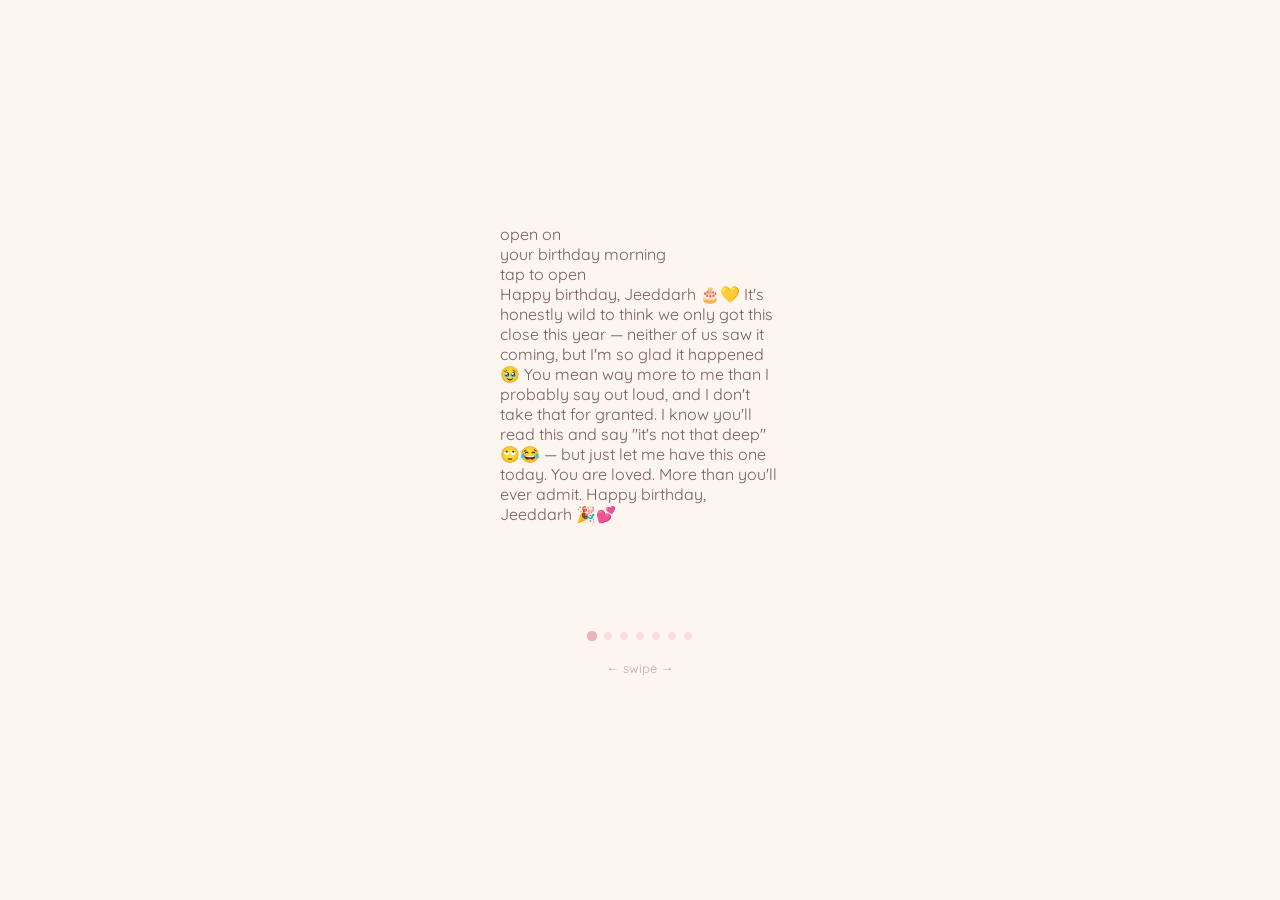
==== deck.html @ 31c7217d "Add birthday site files: HTML, CSS, and JavaScript" ====
<!DOCTYPE html>
<html lang="en">
<head>
  <meta charset="UTF-8" />
  <meta name="viewport" content="width=device-width, initial-scale=1.0" />
  <title>Jeeddarh's Cards</title>
  <link rel="preconnect" href="https://fonts.googleapis.com" />
  <link rel="preconnect" href="https://fonts.gstatic.com" crossorigin />
  <link
    href="https://fonts.googleapis.com/css2?family=Caveat:wght@600;700&family=Quicksand:wght@400;500;600&display=swap"
    rel="stylesheet"
  />
  <link rel="stylesheet" href="style.css" />
  <link rel="stylesheet" href="card.css" />
  <link rel="stylesheet" href="deck.css" />
</head>
<body class="deck-body">

  <div class="deck-wrapper">

    <div class="card-stage" id="cardStage">

      <!-- Card 1 -->
      <div class="card" data-index="0">
        <div class="card-inner">
          <div class="card-face card-front">
            <p class="card-label">open on</p>
            <p class="card-title">your birthday morning</p>
            <p class="tap-hint">tap to open</p>
          </div>
          <div class="card-face card-back">
            <p class="card-message">Happy birthday, Jeeddarh 🎂💛 It's honestly wild to think we only got this close this year — neither of us saw it coming, but I'm so glad it happened 🥹 You mean way more to me than I probably say out loud, and I don't take that for granted. I know you'll read this and say "it's not that deep" 🙄😂 — but just let me have this one today. You are loved. More than you'll ever admit. Happy birthday, Jeeddarh 🎉💕</p>
          </div>
        </div>
      </div>

      <!-- Card 2 -->
      <div class="card" data-index="1">
        <div class="card-inner">
          <div class="card-face card-front">
            <p class="card-label">open when</p>
            <p class="card-title">you're stressed about school</p>
            <p class="tap-hint">tap to open</p>
          </div>
          <div class="card-face card-back">
            <p class="card-message">Hey Jeeddarh 📚 I know school's been a lot lately, and it's easy to let the stress take over. But remember — we don't live life based on feelings. Feelings come and go, but you keep showing up anyway, and that's what actually matters. You're capable of way more than this stress is telling you right now. Breathe, keep going, you've got this 💪</p>
          </div>
        </div>
      </div>

      <!-- Card 3 -->
      <div class="card" data-index="2">
        <div class="card-inner">
          <div class="card-face card-front">
            <p class="card-label">open when</p>
            <p class="card-title">you miss me</p>
            <p class="tap-hint">tap to open</p>
          </div>
          <div class="card-face card-back">
            <p class="card-message">Oh look, you actually tapped this one 👀 Don't lie, I know you miss me — you just have main character energy about denying it 😂 But honestly? I miss you more than I probably show. You've become someone I genuinely can't imagine not having around, and I'm grateful for that every single day. 🤍</p>
          </div>
        </div>
      </div>

      <!-- Card 4 -->
      <div class="card" data-index="3">
        <div class="card-inner">
          <div class="card-face card-front">
            <p class="card-label">open when</p>
            <p class="card-title">you miss home</p>
            <p class="tap-hint">tap to open</p>
          </div>
          <div class="card-face card-back">
            <p class="card-message">Homesickness hits different sometimes, huh? 🏡 I know being away isn't always easy, and some days it feels heavier than others. But home isn't just a place — it's people too, and you've got people who care about you no matter how far you are. Hang in there, you're doing better than you think. 🤍</p>
          </div>
        </div>
      </div>

      <!-- Card 5 -->
      <div class="card" data-index="4">
        <div class="card-inner">
          <div class="card-face card-front">
            <p class="card-label">open when</p>
            <p class="card-title">you need a laugh</p>
            <p class="tap-hint">tap to open</p>
          </div>
          <div class="card-face card-back">
            <p class="card-message">Okay this one's just for vibes 😂 Remember that time we argued over "it's not that deep"? Yeah. Iconic. Anyway — go do something that makes you laugh right now. You deserve to smile today, no reason needed. 🎉</p>
          </div>
        </div>
      </div>

      <!-- Card 6 -->
      <div class="card" data-index="5">
        <div class="card-inner">
          <div class="card-face card-front">
            <p class="card-label">open when</p>
            <p class="card-title">you forget how loved you are</p>
            <p class="tap-hint">tap to open</p>
          </div>
          <div class="card-face card-back">
            <p class="card-message">Hey. Stop whatever you're doing for a second. 🫶 You are loved — especially by me. I see you, I appreciate you, and I'm genuinely better for having you in my life. If today's one of those days you forget that, let this be your reminder. You matter, more than you know.</p>
          </div>
        </div>
      </div>

      <!-- Card 7 -->
      <div class="card" data-index="6">
        <div class="card-inner">
          <div class="card-face card-front">
            <p class="card-label">open when</p>
            <p class="card-title">you want to see something pretty</p>
            <p class="tap-hint">tap to open</p>
          </div>
          <div class="card-face card-back">
            <p class="card-message">You. That's it, that's the card. 😌✨<br /><br />(also — go check your gallery, I left something for you there too)</p>
          </div>
        </div>
      </div>

    </div>

    <!-- Progress dots -->
    <div class="dots" id="dots">
      <span class="dot active" data-dot="0"></span>
      <span class="dot" data-dot="1"></span>
      <span class="dot" data-dot="2"></span>
      <span class="dot" data-dot="3"></span>
      <span class="dot" data-dot="4"></span>
      <span class="dot" data-dot="5"></span>
      <span class="dot" data-dot="6"></span>
    </div>

    <p class="swipe-hint">← swipe →</p>

  </div>

  <script src="deck.js"></script>
</body>
</html>
---- style.css ----
/* ---- Reset ---- */
* {
  margin: 0;
  padding: 0;
  box-sizing: border-box;
}

body {
  font-family: 'Quicksand', sans-serif;
  background-color: #FDF6F0;
  color: #7A5C61;
  min-height: 100vh;
  display: flex;
  align-items: center;
  justify-content: center;
  overflow-x: hidden;
}

/* ---- Landing screen ---- */
.landing {
  width: 100%;
  max-width: 420px;
  min-height: 100vh;
  display: flex;
  flex-direction: column;
  align-items: center;
  justify-content: center;
  text-align: center;
  padding: 32px 24px;
  background: radial-gradient(circle at 50% 20%, #F4C6D3 0%, #FDF6F0 60%);
}

.eyebrow {
  font-size: 0.95rem;
  color: #B98A90;
  margin-bottom: 4px;
}

.name {
  font-family: 'Caveat', cursive;
  font-size: 4.2rem;
  line-height: 1;
  color: #E8B4B8;
  text-shadow: 1px 1px 0px #FFFFFF;
}

.subtext {
  margin-top: 18px;
  font-size: 1rem;
  line-height: 1.5;
  color: #7A5C61;
}

.begin-btn {
  margin-top: 48px;
  padding: 14px 36px;
  border: none;
  border-radius: 999px;
  background-color: #E8B4B8;
  color: #FFFFFF;
  font-family: 'Quicksand', sans-serif;
  font-weight: 600;
  font-size: 1rem;
  letter-spacing: 0.3px;
  cursor: pointer;
  box-shadow: 0 6px 14px rgba(232, 180, 184, 0.4);
  transition: transform 0.15s ease, box-shadow 0.15s ease;
}

.begin-btn:active {
  transform: scale(0.96);
  box-shadow: 0 3px 8px rgba(232, 180, 184, 0.4);
}

.begin-btn:focus-visible {
  outline: 2px solid #7A5C61;
  outline-offset: 3px;
}
---- deck.css ----
.deck-body {
  min-height: 100vh;
  display: flex;
  align-items: center;
  justify-content: center;
  background-color: #FDF6F0;
  overflow: hidden;
}

.deck-wrapper {
  width: 100%;
  max-width: 420px;
  display: flex;
  flex-direction: column;
  align-items: center;
  padding: 24px;
}

/* Stage holds all cards stacked; only the active one shows */
.card-stage {
  position: relative;
  width: 280px;
  height: 380px;
}

.card-stage .card {
  position: absolute;
  top: 0;
  left: 0;
  opacity: 0;
  pointer-events: none;
  transition: opacity 0.3s ease, transform 0.3s ease;
}

.card-stage .card.active {
  opacity: 1;
  pointer-events: auto;
}

.card-stage .card.slide-left {
  transform: translateX(-40px);
}

.card-stage .card.slide-right {
  transform: translateX(40px);
}

/* Progress dots */
.dots {
  display: flex;
  gap: 8px;
  margin-top: 28px;
}

.dot {
  width: 8px;
  height: 8px;
  border-radius: 50%;
  background-color: #F4C6D3;
  opacity: 0.5;
  transition: opacity 0.2s ease, transform 0.2s ease;
}

.dot.active {
  opacity: 1;
  transform: scale(1.3);
  background-color: #E8B4B8;
}

.swipe-hint {
  margin-top: 20px;
  font-size: 0.8rem;
  color: #C9A6AB;
}
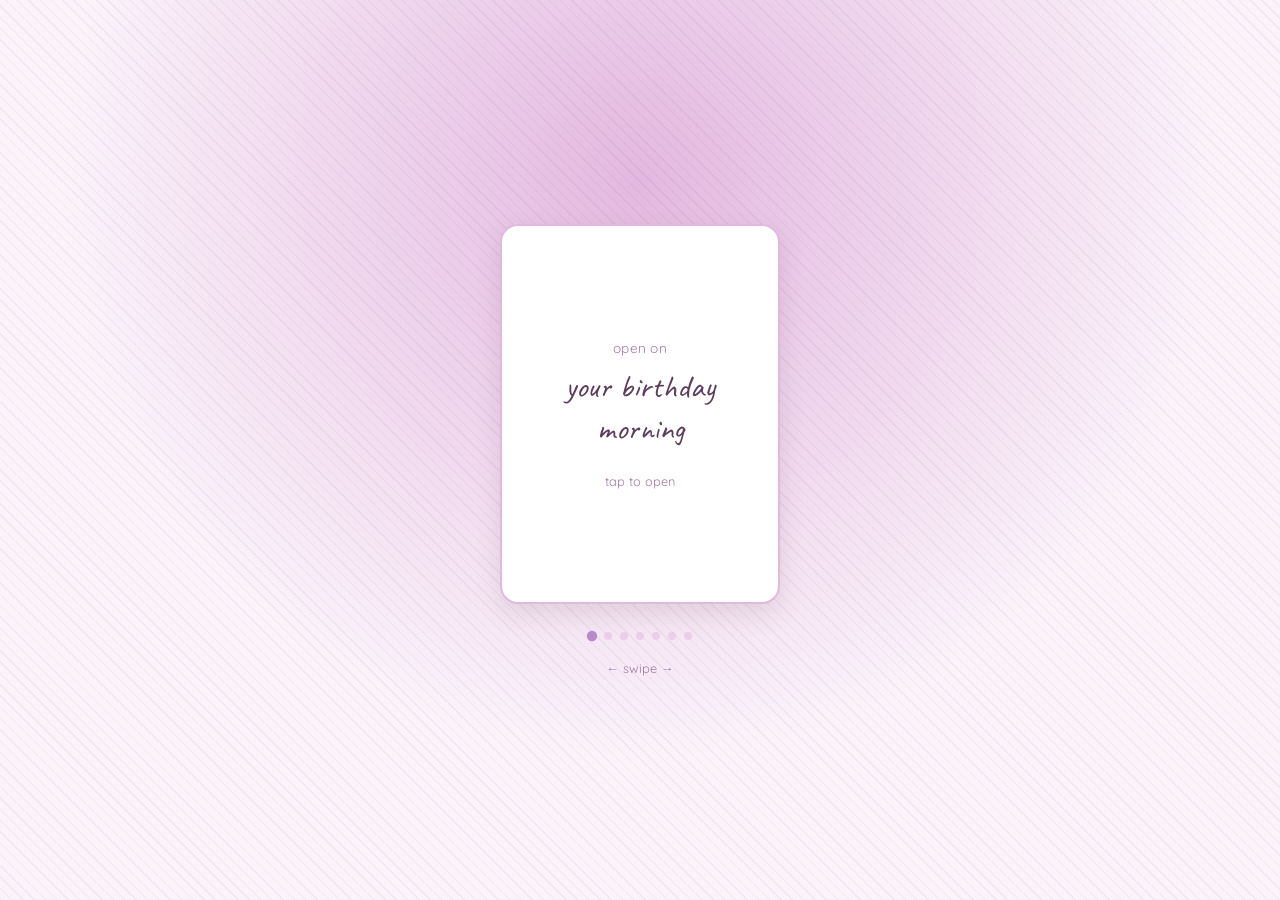
==== commit 8061d4d8: "Update card message text in deck.html" ====
--- a/deck.html
+++ b/deck.html
@@ -113,7 +113,7 @@
             <p class="tap-hint">tap to open</p>
           </div>
           <div class="card-face card-back">
-            <p class="card-message">You. That's it, that's the card. 😌✨<br /><br />(also — go check your gallery, I left something for you there too)</p>
+            <p class="card-message">Yes you. Isn't she just too pretty 🥰😌✨<br /><br />(also — go check your gallery, I left something for you there too)</p>
           </div>
         </div>
       </div>
@@ -137,4 +137,4 @@
 
   <script src="deck.js"></script>
 </body>
-</html>+</html>
--- a/style.css
+++ b/style.css
@@ -1,19 +1,37 @@
-/* ---- Reset ---- */
 * {
   margin: 0;
   padding: 0;
   box-sizing: border-box;
 }
 
+:root {
+  --color-base: #FBF3FA;
+  --color-soft: #E3B8E0;
+  --color-deep: #B98AC9;
+  --color-text: #5C3D5E;
+  --color-hint: #A67AA6;
+}
+
 body {
   font-family: 'Quicksand', sans-serif;
-  background-color: #FDF6F0;
-  color: #7A5C61;
+  background-color: var(--color-base);
+  color: var(--color-text);
   min-height: 100vh;
   display: flex;
   align-items: center;
   justify-content: center;
   overflow-x: hidden;
+}
+
+@keyframes fadeInUp {
+  from {
+    opacity: 0;
+    transform: translateY(15px);
+  }
+  to {
+    opacity: 1;
+    transform: translateY(0);
+  }
 }
 
 /* ---- Landing screen ---- */
@@ -27,12 +45,20 @@
   justify-content: center;
   text-align: center;
   padding: 32px 24px;
-  background: radial-gradient(circle at 50% 20%, #F4C6D3 0%, #FDF6F0 60%);
+  background-image:
+    repeating-linear-gradient(
+      45deg,
+      rgba(92, 61, 94, 0.07) 0px,
+      rgba(92, 61, 94, 0.07) 1px,
+      transparent 1px,
+      transparent 8px
+    ),
+    radial-gradient(circle at 50% 20%, var(--color-soft) 0%, var(--color-base) 60%);
 }
 
 .eyebrow {
   font-size: 0.95rem;
-  color: #B98A90;
+  color: var(--color-hint);
   margin-bottom: 4px;
 }
 
@@ -40,15 +66,17 @@
   font-family: 'Caveat', cursive;
   font-size: 4.2rem;
   line-height: 1;
-  color: #E8B4B8;
+  color: var(--color-deep);
   text-shadow: 1px 1px 0px #FFFFFF;
+  animation: fadeInUp 0.8s ease-out;
 }
 
 .subtext {
   margin-top: 18px;
   font-size: 1rem;
   line-height: 1.5;
-  color: #7A5C61;
+  color: var(--color-text);
+  animation: fadeInUp 0.8s ease-out 0.3s backwards;
 }
 
 .begin-btn {
@@ -56,7 +84,7 @@
   padding: 14px 36px;
   border: none;
   border-radius: 999px;
-  background-color: #E8B4B8;
+  background-color: var(--color-deep);
   color: #FFFFFF;
   font-family: 'Quicksand', sans-serif;
   font-weight: 600;
@@ -65,6 +93,8 @@
   cursor: pointer;
   box-shadow: 0 6px 14px rgba(232, 180, 184, 0.4);
   transition: transform 0.15s ease, box-shadow 0.15s ease;
+  display: inline-block;
+  text-decoration: none;
 }
 
 .begin-btn:active {
@@ -73,6 +103,6 @@
 }
 
 .begin-btn:focus-visible {
-  outline: 2px solid #7A5C61;
+  outline: 2px solid var(--color-text);
   outline-offset: 3px;
-}+}
--- a/card.css
+++ b/card.css
@@ -0,0 +1,91 @@
+/* ---- Card component ---- */
+.card {
+  width: 280px;
+  height: 380px;
+  perspective: 1200px;
+  cursor: pointer;
+}
+
+.card-inner {
+  position: relative;
+  width: 100%;
+  height: 100%;
+  text-align: center;
+  transition: transform 0.6s;
+  transform-style: preserve-3d;
+}
+
+.card.is-flipped .card-inner {
+  transform: rotateY(180deg);
+}
+
+.card-face {
+  position: absolute;
+  width: 100%;
+  height: 100%;
+  -webkit-backface-visibility: hidden;
+  backface-visibility: hidden;
+  border-radius: 18px;
+  display: flex;
+  flex-direction: column;
+  align-items: center;
+  justify-content: center;
+  padding: 28px;
+  box-shadow: 0 10px 24px rgba(122, 92, 97, 0.15);
+}
+
+.card-front {
+  background-color: #FFFFFF;
+  border: 2px solid var(--color-soft);
+}
+
+.card-back {
+  background-color: var(--color-deep);
+  color: #FFFFFF;
+  transform: rotateY(180deg);
+}
+
+.card-label {
+  font-size: 0.85rem;
+  letter-spacing: 0.3px;
+  color: var(--color-hint);
+  margin-bottom: 10px;
+}
+
+.card-title {
+  font-family: 'Caveat', cursive;
+  font-size: 2rem;
+  line-height: 1.3;
+  color: var(--color-text);
+}
+
+.tap-hint {
+  margin-top: 24px;
+  font-size: 0.8rem;
+  color: var(--color-hint);
+}
+
+.card-message {
+  font-family: 'Quicksand', sans-serif;
+  font-size: 1.05rem;
+  line-height: 1.6;
+}
+
+.card-back:has(.card-photo) {
+  padding: 16px;
+  gap: 12px;
+}
+
+.card-photo {
+  width: 100%;
+  height: 65%;
+  object-fit: contain;
+  border-radius: 14px;
+}
+
+/* Respect reduced motion preference */
+@media (prefers-reduced-motion: reduce) {
+  .card-inner {
+    transition: none;
+  }
+}
--- a/deck.css
+++ b/deck.css
@@ -3,7 +3,15 @@
   display: flex;
   align-items: center;
   justify-content: center;
-  background-color: #FDF6F0;
+  background-image:
+    repeating-linear-gradient(
+      45deg,
+      rgba(92, 61, 94, 0.07) 0px,
+      rgba(92, 61, 94, 0.07) 1px,
+      transparent 1px,
+      transparent 8px
+    ),
+    radial-gradient(circle at 50% 20%, var(--color-soft) 0%, var(--color-base) 60%);
   overflow: hidden;
 }
 
@@ -56,7 +64,7 @@
   width: 8px;
   height: 8px;
   border-radius: 50%;
-  background-color: #F4C6D3;
+  background-color: var(--color-soft);
   opacity: 0.5;
   transition: opacity 0.2s ease, transform 0.2s ease;
 }
@@ -64,11 +72,29 @@
 .dot.active {
   opacity: 1;
   transform: scale(1.3);
-  background-color: #E8B4B8;
+  background-color: var(--color-deep);
 }
 
 .swipe-hint {
   margin-top: 20px;
   font-size: 0.8rem;
-  color: #C9A6AB;
-}+  color: var(--color-hint);
+}
+
+.continue-link {
+  display: none;
+  margin-top: 24px;
+  padding: 12px 28px;
+  border-radius: 999px;
+  background-color: var(--color-deep);
+  color: #FFFFFF;
+  font-family: 'Quicksand', sans-serif;
+  font-weight: 600;
+  font-size: 0.95rem;
+  text-decoration: none;
+  box-shadow: 0 6px 14px rgba(232, 180, 184, 0.4);
+}
+
+.continue-link.visible {
+  display: inline-block;
+}
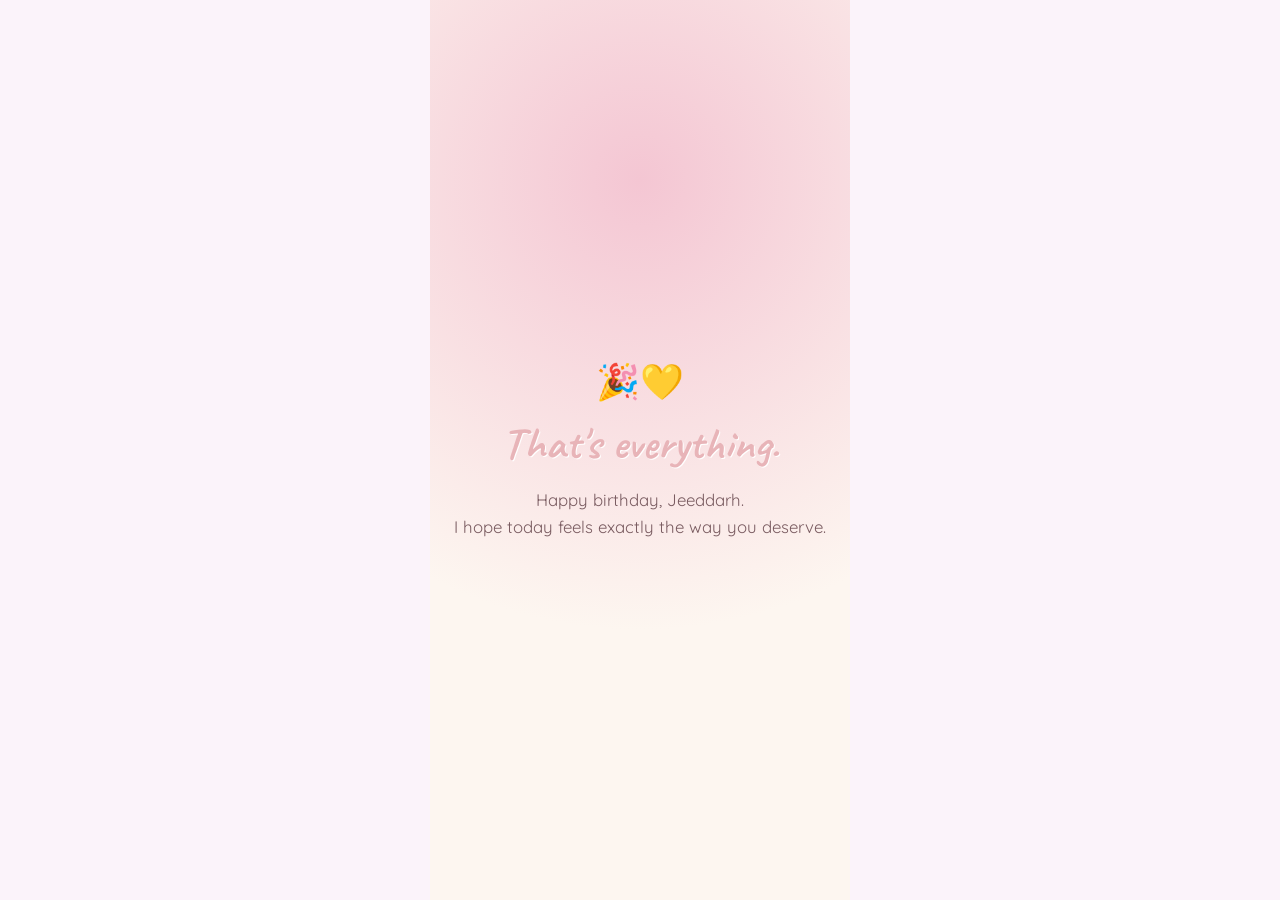
==== commit 54c59454: "Update title and restructure deck.html for birthday" ====
--- a/deck.html
+++ b/deck.html
@@ -3,7 +3,7 @@
 <head>
   <meta charset="UTF-8" />
   <meta name="viewport" content="width=device-width, initial-scale=1.0" />
-  <title>Jeeddarh's Cards</title>
+  <title>Happy Birthday, Jeeddarh</title>
   <link rel="preconnect" href="https://fonts.googleapis.com" />
   <link rel="preconnect" href="https://fonts.gstatic.com" crossorigin />
   <link
@@ -11,130 +11,15 @@
     rel="stylesheet"
   />
   <link rel="stylesheet" href="style.css" />
-  <link rel="stylesheet" href="card.css" />
-  <link rel="stylesheet" href="deck.css" />
+  <link rel="stylesheet" href="closing.css" />
 </head>
-<body class="deck-body">
+<body>
 
-  <div class="deck-wrapper">
+  <main class="closing">
+    <p class="closing-emoji">🎉💛</p>
+    <h1 class="closing-title">That's everything.</h1>
+    <p class="closing-text">Happy birthday, Jeeddarh.<br />I hope today feels exactly the way you deserve.</p>
+  </main>
 
-    <div class="card-stage" id="cardStage">
-
-      <!-- Card 1 -->
-      <div class="card" data-index="0">
-        <div class="card-inner">
-          <div class="card-face card-front">
-            <p class="card-label">open on</p>
-            <p class="card-title">your birthday morning</p>
-            <p class="tap-hint">tap to open</p>
-          </div>
-          <div class="card-face card-back">
-            <p class="card-message">Happy birthday, Jeeddarh 🎂💛 It's honestly wild to think we only got this close this year — neither of us saw it coming, but I'm so glad it happened 🥹 You mean way more to me than I probably say out loud, and I don't take that for granted. I know you'll read this and say "it's not that deep" 🙄😂 — but just let me have this one today. You are loved. More than you'll ever admit. Happy birthday, Jeeddarh 🎉💕</p>
-          </div>
-        </div>
-      </div>
-
-      <!-- Card 2 -->
-      <div class="card" data-index="1">
-        <div class="card-inner">
-          <div class="card-face card-front">
-            <p class="card-label">open when</p>
-            <p class="card-title">you're stressed about school</p>
-            <p class="tap-hint">tap to open</p>
-          </div>
-          <div class="card-face card-back">
-            <p class="card-message">Hey Jeeddarh 📚 I know school's been a lot lately, and it's easy to let the stress take over. But remember — we don't live life based on feelings. Feelings come and go, but you keep showing up anyway, and that's what actually matters. You're capable of way more than this stress is telling you right now. Breathe, keep going, you've got this 💪</p>
-          </div>
-        </div>
-      </div>
-
-      <!-- Card 3 -->
-      <div class="card" data-index="2">
-        <div class="card-inner">
-          <div class="card-face card-front">
-            <p class="card-label">open when</p>
-            <p class="card-title">you miss me</p>
-            <p class="tap-hint">tap to open</p>
-          </div>
-          <div class="card-face card-back">
-            <p class="card-message">Oh look, you actually tapped this one 👀 Don't lie, I know you miss me — you just have main character energy about denying it 😂 But honestly? I miss you more than I probably show. You've become someone I genuinely can't imagine not having around, and I'm grateful for that every single day. 🤍</p>
-          </div>
-        </div>
-      </div>
-
-      <!-- Card 4 -->
-      <div class="card" data-index="3">
-        <div class="card-inner">
-          <div class="card-face card-front">
-            <p class="card-label">open when</p>
-            <p class="card-title">you miss home</p>
-            <p class="tap-hint">tap to open</p>
-          </div>
-          <div class="card-face card-back">
-            <p class="card-message">Homesickness hits different sometimes, huh? 🏡 I know being away isn't always easy, and some days it feels heavier than others. But home isn't just a place — it's people too, and you've got people who care about you no matter how far you are. Hang in there, you're doing better than you think. 🤍</p>
-          </div>
-        </div>
-      </div>
-
-      <!-- Card 5 -->
-      <div class="card" data-index="4">
-        <div class="card-inner">
-          <div class="card-face card-front">
-            <p class="card-label">open when</p>
-            <p class="card-title">you need a laugh</p>
-            <p class="tap-hint">tap to open</p>
-          </div>
-          <div class="card-face card-back">
-            <p class="card-message">Okay this one's just for vibes 😂 Remember that time we argued over "it's not that deep"? Yeah. Iconic. Anyway — go do something that makes you laugh right now. You deserve to smile today, no reason needed. 🎉</p>
-          </div>
-        </div>
-      </div>
-
-      <!-- Card 6 -->
-      <div class="card" data-index="5">
-        <div class="card-inner">
-          <div class="card-face card-front">
-            <p class="card-label">open when</p>
-            <p class="card-title">you forget how loved you are</p>
-            <p class="tap-hint">tap to open</p>
-          </div>
-          <div class="card-face card-back">
-            <p class="card-message">Hey. Stop whatever you're doing for a second. 🫶 You are loved — especially by me. I see you, I appreciate you, and I'm genuinely better for having you in my life. If today's one of those days you forget that, let this be your reminder. You matter, more than you know.</p>
-          </div>
-        </div>
-      </div>
-
-      <!-- Card 7 -->
-      <div class="card" data-index="6">
-        <div class="card-inner">
-          <div class="card-face card-front">
-            <p class="card-label">open when</p>
-            <p class="card-title">you want to see something pretty</p>
-            <p class="tap-hint">tap to open</p>
-          </div>
-          <div class="card-face card-back">
-            <p class="card-message">Yes you. Isn't she just too pretty 🥰😌✨<br /><br />(also — go check your gallery, I left something for you there too)</p>
-          </div>
-        </div>
-      </div>
-
-    </div>
-
-    <!-- Progress dots -->
-    <div class="dots" id="dots">
-      <span class="dot active" data-dot="0"></span>
-      <span class="dot" data-dot="1"></span>
-      <span class="dot" data-dot="2"></span>
-      <span class="dot" data-dot="3"></span>
-      <span class="dot" data-dot="4"></span>
-      <span class="dot" data-dot="5"></span>
-      <span class="dot" data-dot="6"></span>
-    </div>
-
-    <p class="swipe-hint">← swipe →</p>
-
-  </div>
-
-  <script src="deck.js"></script>
 </body>
 </html>
--- a/closing.css
+++ b/closing.css
@@ -0,0 +1,32 @@
+.closing {
+  width: 100%;
+  max-width: 420px;
+  min-height: 100vh;
+  display: flex;
+  flex-direction: column;
+  align-items: center;
+  justify-content: center;
+  text-align: center;
+  padding: 32px 24px;
+  margin: 0 auto;
+  background: radial-gradient(circle at 50% 20%, #F4C6D3 0%, #FDF6F0 60%);
+}
+
+.closing-emoji {
+  font-size: 2.2rem;
+  margin-bottom: 12px;
+}
+
+.closing-title {
+  font-family: 'Caveat', cursive;
+  font-size: 2.8rem;
+  color: #E8B4B8;
+  text-shadow: 1px 1px 0px #FFFFFF;
+}
+
+.closing-text {
+  margin-top: 16px;
+  font-size: 1.05rem;
+  line-height: 1.6;
+  color: #7A5C61;
+}
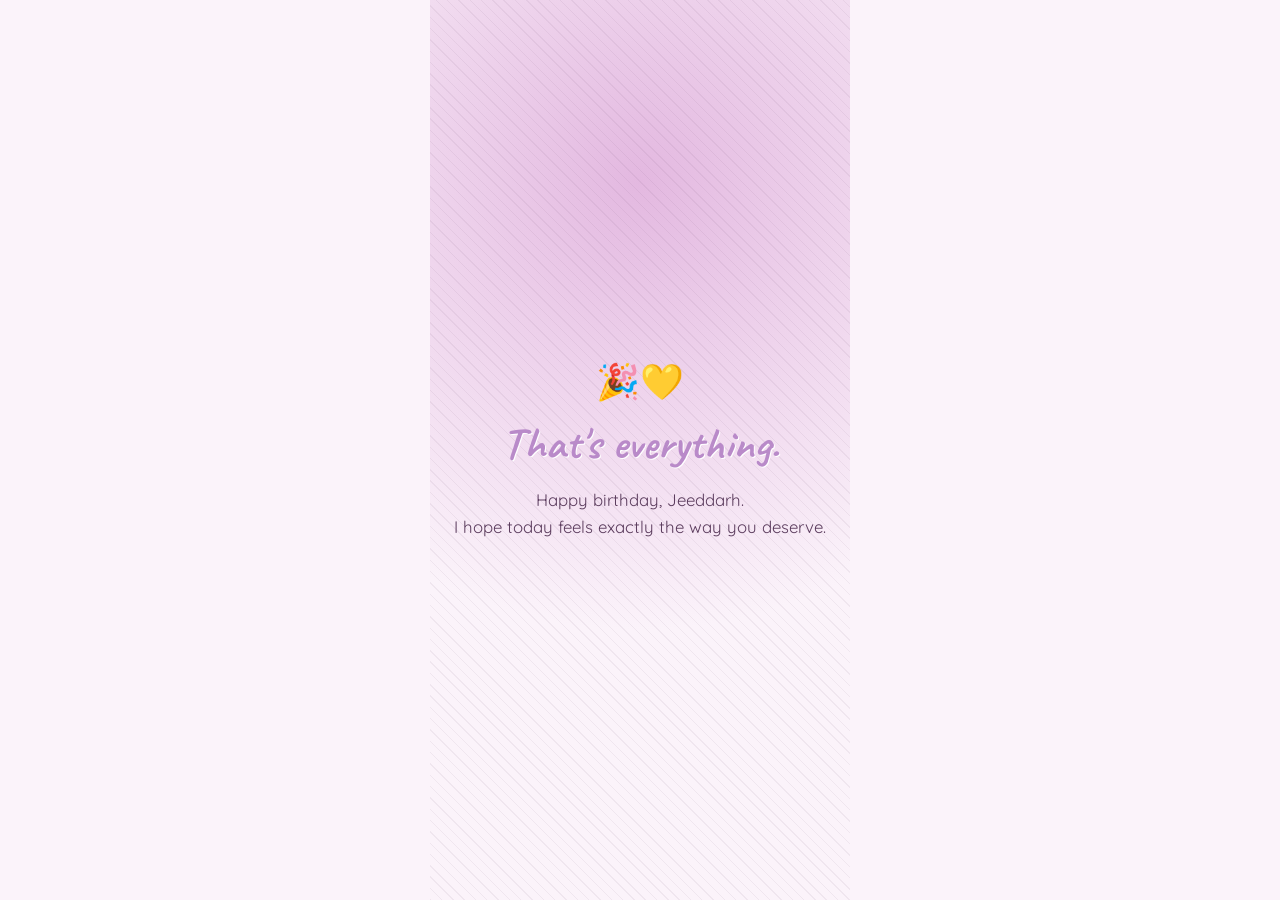
==== commit d6e71243: "Add cards.css stylesheet link to deck.html" ====
--- a/deck.html
+++ b/deck.html
@@ -12,6 +12,7 @@
   />
   <link rel="stylesheet" href="style.css" />
   <link rel="stylesheet" href="closing.css" />
+  <link rel="stylesheet" href="cards.css">
 </head>
 <body>
 
--- a/closing.css
+++ b/closing.css
@@ -9,7 +9,15 @@
   text-align: center;
   padding: 32px 24px;
   margin: 0 auto;
-  background: radial-gradient(circle at 50% 20%, #F4C6D3 0%, #FDF6F0 60%);
+  background-image:
+    repeating-linear-gradient(
+      45deg,
+      rgba(92, 61, 94, 0.07) 0px,
+      rgba(92, 61, 94, 0.07) 1px,
+      transparent 1px,
+      transparent 8px
+    ),
+    radial-gradient(circle at 50% 20%, var(--color-soft) 0%, var(--color-base) 60%);
 }
 
 .closing-emoji {
@@ -20,7 +28,7 @@
 .closing-title {
   font-family: 'Caveat', cursive;
   font-size: 2.8rem;
-  color: #E8B4B8;
+  color: var(--color-deep);
   text-shadow: 1px 1px 0px #FFFFFF;
 }
 
@@ -28,5 +36,5 @@
   margin-top: 16px;
   font-size: 1.05rem;
   line-height: 1.6;
-  color: #7A5C61;
-}+  color: var(--color-text);
+}
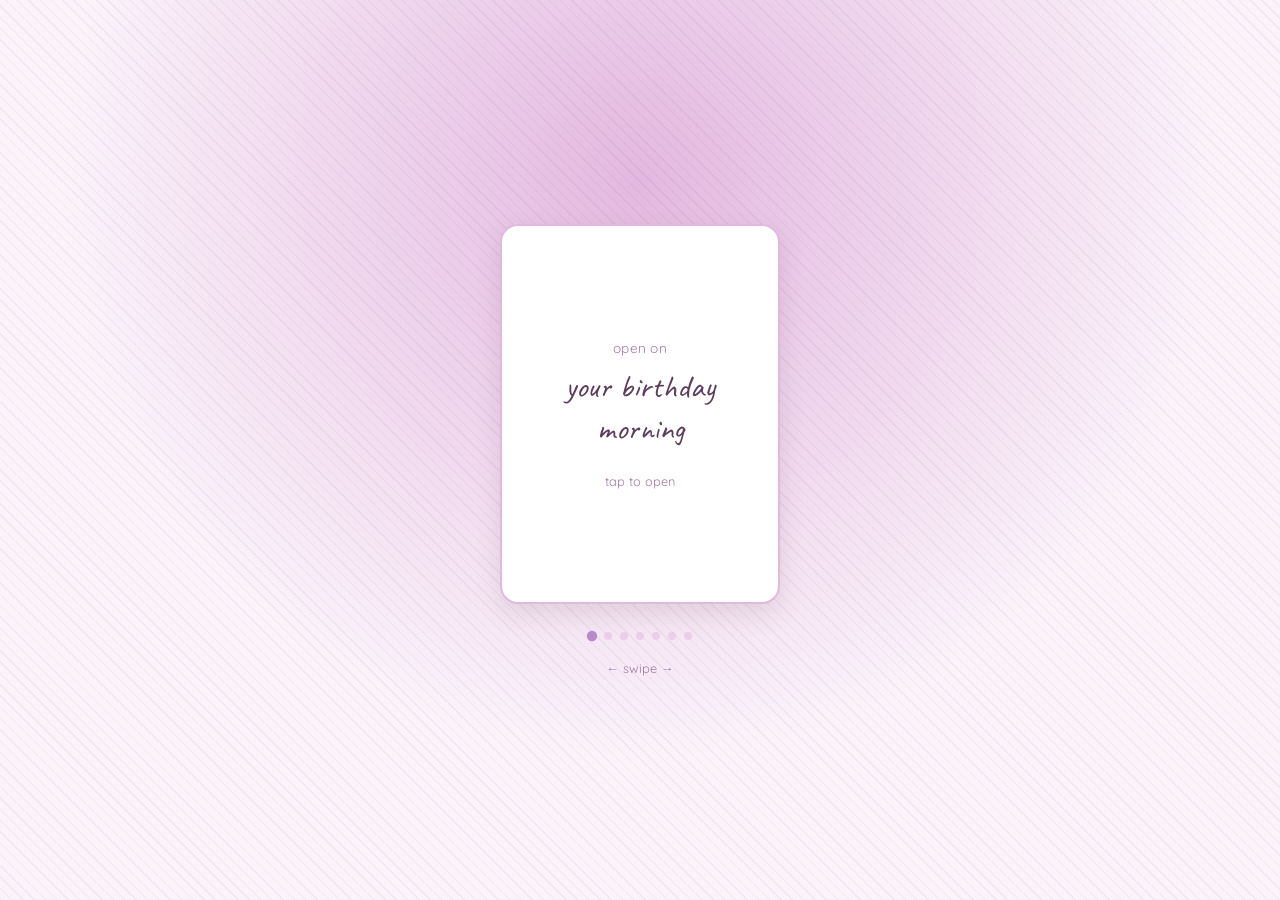
==== commit d0711a98: "Update deck.html" ====
--- a/deck.html
+++ b/deck.html
@@ -3,7 +3,7 @@
 <head>
   <meta charset="UTF-8" />
   <meta name="viewport" content="width=device-width, initial-scale=1.0" />
-  <title>Happy Birthday, Jeeddarh</title>
+  <title>Jeeddarh's Cards</title>
   <link rel="preconnect" href="https://fonts.googleapis.com" />
   <link rel="preconnect" href="https://fonts.gstatic.com" crossorigin />
   <link
@@ -11,16 +11,133 @@
     rel="stylesheet"
   />
   <link rel="stylesheet" href="style.css" />
-  <link rel="stylesheet" href="closing.css" />
-  <link rel="stylesheet" href="cards.css">
+  <link rel="stylesheet" href="card.css" />
+  <link rel="stylesheet" href="deck.css" />
 </head>
-<body>
+<body class="deck-body">
 
-  <main class="closing">
-    <p class="closing-emoji">🎉💛</p>
-    <h1 class="closing-title">That's everything.</h1>
-    <p class="closing-text">Happy birthday, Jeeddarh.<br />I hope today feels exactly the way you deserve.</p>
-  </main>
+  <div class="deck-wrapper">
 
+    <div class="card-stage" id="cardStage">
+
+      <!-- Card 1 -->
+      <div class="card" data-index="0">
+        <div class="card-inner">
+          <div class="card-face card-front">
+            <p class="card-label">open on</p>
+            <p class="card-title">your birthday morning</p>
+            <p class="tap-hint">tap to open</p>
+          </div>
+          <div class="card-face card-back">
+            <p class="card-message">Happy birthday, Jeeddarh 🎂💛 It's honestly wild to think we only got this close this year — neither of us saw it coming, but I'm so glad it happened 🥹 You mean way more to me than I probably say out loud, and I don't take that for granted. I know you'll read this and say "it's not that deep" 🙄😂 — but just let me have this one today. You are loved. More than you'll ever admit. Happy birthday, Jeeddarh 🎉💕</p>
+          </div>
+        </div>
+      </div>
+
+      <!-- Card 2 -->
+      <div class="card" data-index="1">
+        <div class="card-inner">
+          <div class="card-face card-front">
+            <p class="card-label">open when</p>
+            <p class="card-title">you're stressed about school</p>
+            <p class="tap-hint">tap to open</p>
+          </div>
+          <div class="card-face card-back">
+            <p class="card-message">Hey Jeeddarh 📚 I know school's been a lot lately, and it's easy to let the stress take over. But remember — we don't live life based on feelings. Feelings come and go, but you keep showing up anyway, and that's what actually matters. You're capable of way more than this stress is telling you right now. Breathe, keep going, you've got this 💪</p>
+          </div>
+        </div>
+      </div>
+
+      <!-- Card 3 -->
+      <div class="card" data-index="2">
+        <div class="card-inner">
+          <div class="card-face card-front">
+            <p class="card-label">open when</p>
+            <p class="card-title">you miss me</p>
+            <p class="tap-hint">tap to open</p>
+          </div>
+          <div class="card-face card-back">
+            <p class="card-message">Oh look, you actually tapped this one 👀 Don't lie, I know you miss me — you just have main character energy about denying it 😂 But honestly? I miss you more than I probably show. You've become someone I genuinely can't imagine not having around, and I'm grateful for that every single day. 🤍</p>
+          </div>
+        </div>
+      </div>
+
+      <!-- Card 4 -->
+      <div class="card" data-index="3">
+        <div class="card-inner">
+          <div class="card-face card-front">
+            <p class="card-label">open when</p>
+            <p class="card-title">you miss home</p>
+            <p class="tap-hint">tap to open</p>
+          </div>
+          <div class="card-face card-back">
+            <p class="card-message">Homesickness hits different sometimes, huh? 🏡 I know being away isn't always easy, and some days it feels heavier than others. But home isn't just a place — it's people too, and you've got people who care about you no matter how far you are. Hang in there, you're doing better than you think. 🤍</p>
+          </div>
+        </div>
+      </div>
+
+      <!-- Card 5 -->
+      <div class="card" data-index="4">
+        <div class="card-inner">
+          <div class="card-face card-front">
+            <p class="card-label">open when</p>
+            <p class="card-title">you need a laugh</p>
+            <p class="tap-hint">tap to open</p>
+          </div>
+          <div class="card-face card-back">
+            <p class="card-message">Okay this one's just for vibes 😂 Remember that time we argued over "it's not that deep"? Yeah. Iconic. Anyway — go do something that makes you laugh right now. You deserve to smile today, no reason needed. 🎉</p>
+          </div>
+        </div>
+      </div>
+
+      <!-- Card 6 -->
+      <div class="card" data-index="5">
+        <div class="card-inner">
+          <div class="card-face card-front">
+            <p class="card-label">open when</p>
+            <p class="card-title">you forget how loved you are</p>
+            <p class="tap-hint">tap to open</p>
+          </div>
+          <div class="card-face card-back">
+            <p class="card-message">Hey. Stop whatever you're doing for a second. 🫶 You are loved — especially by me. I see you, I appreciate you, and I'm genuinely better for having you in my life. If today's one of those days you forget that, let this be your reminder. You matter, more than you know.</p>
+          </div>
+        </div>
+      </div>
+
+      <!-- Card 7 -->
+      <div class="card" data-index="6">
+        <div class="card-inner">
+          <div class="card-face card-front">
+            <p class="card-label">open when</p>
+            <p class="card-title">you want to see something pretty</p>
+            <p class="tap-hint">tap to open</p>
+          </div>
+          <div class="card-face card-back">
+            <img src="file_00000000fe0081f48480df15c946a71f.png" alt="Jeeddarh" class="card-photo" />
+            <p class="card-message">You. Isn't she pretty 😍 😌✨</p>
+          </div>
+        </div>
+      </div>
+
+    </div>
+
+    <!-- Progress dots -->
+    <div class="dots" id="dots">
+      <span class="dot active" data-dot="0"></span>
+      <span class="dot" data-dot="1"></span>
+      <span class="dot" data-dot="2"></span>
+      <span class="dot" data-dot="3"></span>
+      <span class="dot" data-dot="4"></span>
+      <span class="dot" data-dot="5"></span>
+      <span class="dot" data-dot="6"></span>
+    </div>
+
+    <p class="swipe-hint">← swipe →</p>
+
+  </div>
+  <a href="closing.html" class="continue-link" id="continueLink">continue →</a>
+
+  <script src="deck.js"></script>
 </body>
-</html>
+  </html>
+  
--- a/card.css
+++ b/card.css
@@ -0,0 +1,91 @@
+/* ---- Card component ---- */
+.card {
+  width: 280px;
+  height: 380px;
+  perspective: 1200px;
+  cursor: pointer;
+}
+
+.card-inner {
+  position: relative;
+  width: 100%;
+  height: 100%;
+  text-align: center;
+  transition: transform 0.6s;
+  transform-style: preserve-3d;
+}
+
+.card.is-flipped .card-inner {
+  transform: rotateY(180deg);
+}
+
+.card-face {
+  position: absolute;
+  width: 100%;
+  height: 100%;
+  -webkit-backface-visibility: hidden;
+  backface-visibility: hidden;
+  border-radius: 18px;
+  display: flex;
+  flex-direction: column;
+  align-items: center;
+  justify-content: center;
+  padding: 28px;
+  box-shadow: 0 10px 24px rgba(122, 92, 97, 0.15);
+}
+
+.card-front {
+  background-color: #FFFFFF;
+  border: 2px solid var(--color-soft);
+}
+
+.card-back {
+  background-color: var(--color-deep);
+  color: #FFFFFF;
+  transform: rotateY(180deg);
+}
+
+.card-label {
+  font-size: 0.85rem;
+  letter-spacing: 0.3px;
+  color: var(--color-hint);
+  margin-bottom: 10px;
+}
+
+.card-title {
+  font-family: 'Caveat', cursive;
+  font-size: 2rem;
+  line-height: 1.3;
+  color: var(--color-text);
+}
+
+.tap-hint {
+  margin-top: 24px;
+  font-size: 0.8rem;
+  color: var(--color-hint);
+}
+
+.card-message {
+  font-family: 'Quicksand', sans-serif;
+  font-size: 1.05rem;
+  line-height: 1.6;
+}
+
+.card-back:has(.card-photo) {
+  padding: 16px;
+  gap: 12px;
+}
+
+.card-photo {
+  width: 100%;
+  height: 65%;
+  object-fit: contain;
+  border-radius: 14px;
+}
+
+/* Respect reduced motion preference */
+@media (prefers-reduced-motion: reduce) {
+  .card-inner {
+    transition: none;
+  }
+}
--- a/deck.css
+++ b/deck.css
@@ -0,0 +1,100 @@
+.deck-body {
+  min-height: 100vh;
+  display: flex;
+  align-items: center;
+  justify-content: center;
+  background-image:
+    repeating-linear-gradient(
+      45deg,
+      rgba(92, 61, 94, 0.07) 0px,
+      rgba(92, 61, 94, 0.07) 1px,
+      transparent 1px,
+      transparent 8px
+    ),
+    radial-gradient(circle at 50% 20%, var(--color-soft) 0%, var(--color-base) 60%);
+  overflow: hidden;
+}
+
+.deck-wrapper {
+  width: 100%;
+  max-width: 420px;
+  display: flex;
+  flex-direction: column;
+  align-items: center;
+  padding: 24px;
+}
+
+/* Stage holds all cards stacked; only the active one shows */
+.card-stage {
+  position: relative;
+  width: 280px;
+  height: 380px;
+}
+
+.card-stage .card {
+  position: absolute;
+  top: 0;
+  left: 0;
+  opacity: 0;
+  pointer-events: none;
+  transition: opacity 0.3s ease, transform 0.3s ease;
+}
+
+.card-stage .card.active {
+  opacity: 1;
+  pointer-events: auto;
+}
+
+.card-stage .card.slide-left {
+  transform: translateX(-40px);
+}
+
+.card-stage .card.slide-right {
+  transform: translateX(40px);
+}
+
+/* Progress dots */
+.dots {
+  display: flex;
+  gap: 8px;
+  margin-top: 28px;
+}
+
+.dot {
+  width: 8px;
+  height: 8px;
+  border-radius: 50%;
+  background-color: var(--color-soft);
+  opacity: 0.5;
+  transition: opacity 0.2s ease, transform 0.2s ease;
+}
+
+.dot.active {
+  opacity: 1;
+  transform: scale(1.3);
+  background-color: var(--color-deep);
+}
+
+.swipe-hint {
+  margin-top: 20px;
+  font-size: 0.8rem;
+  color: var(--color-hint);
+}
+
+.continue-link {
+  display: none;
+  margin-top: 24px;
+  padding: 12px 28px;
+  border-radius: 999px;
+  background-color: var(--color-deep);
+  color: #FFFFFF;
+  font-family: 'Quicksand', sans-serif;
+  font-weight: 600;
+  font-size: 0.95rem;
+  text-decoration: none;
+  box-shadow: 0 6px 14px rgba(232, 180, 184, 0.4);
+}
+
+.continue-link.visible {
+  display: inline-block;
+}
